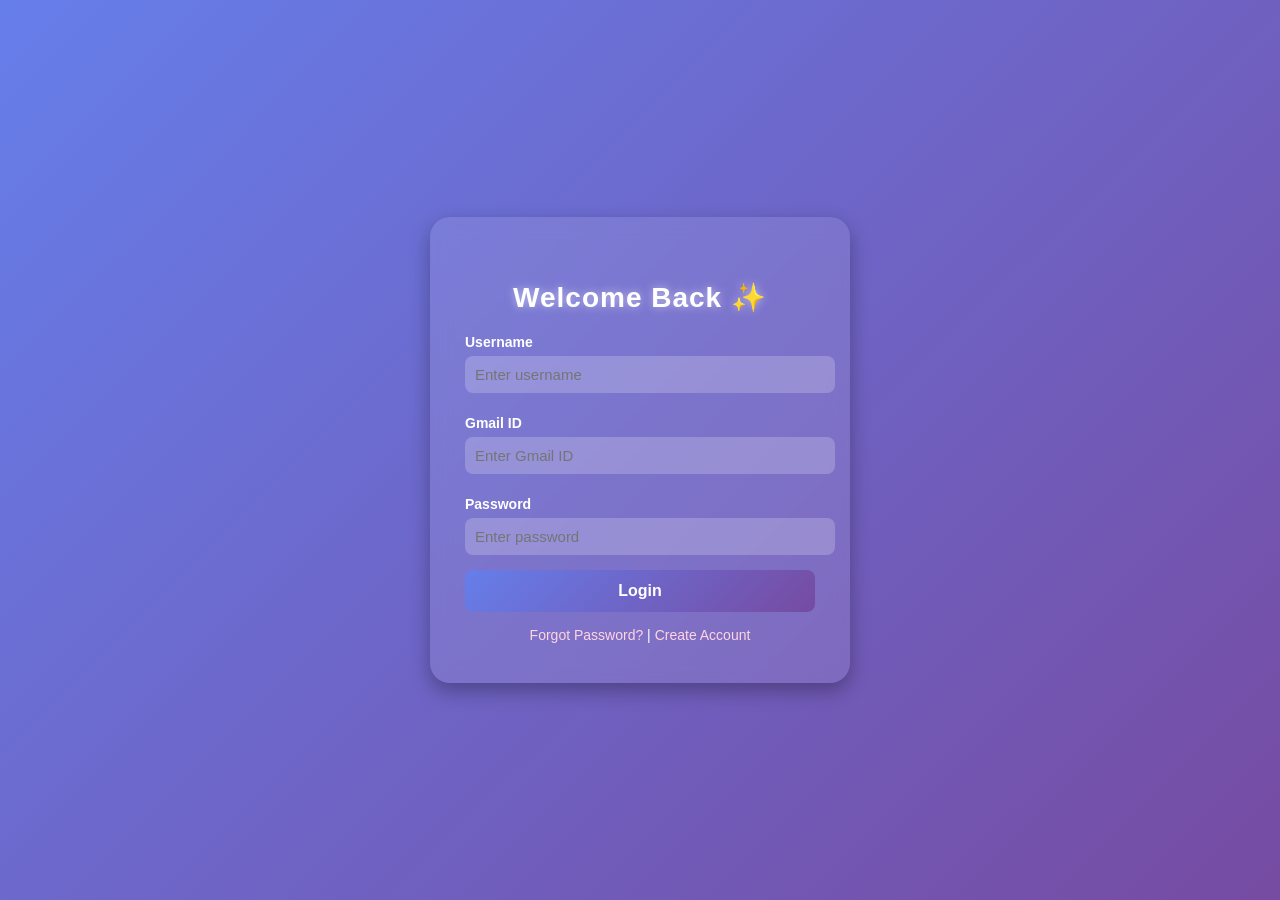
==== index.html @ d68aacc3 "Add files via upload" ====
<!DOCTYPE html>
<html lang="en">
<head>
  <meta charset="UTF-8">
  <title>Creative Login</title>
  <style>
    body {
      margin: 0;
      height: 100vh;
      display: flex;
      justify-content: center;
      align-items: center;
      font-family: 'Segoe UI', sans-serif;
      background: linear-gradient(135deg, #667eea, #764ba2);
      animation: bgShift 12s infinite alternate ease-in-out;
    }

    @keyframes bgShift {
      0% { background: linear-gradient(135deg, #667eea, #764ba2); }
      100% { background: linear-gradient(135deg, #ff9a9e, #fad0c4); }
    }

    #loginContainer {
      background: rgba(255,255,255,0.1);
      backdrop-filter: blur(10px);
      padding: 40px 35px;
      border-radius: 20px;
      box-shadow: 0 8px 20px rgba(0,0,0,0.3);
      width: 350px;
      text-align: center;
      color: #fff;
      animation: fadeIn 1s ease-in-out;
    }

    @keyframes fadeIn {
      from { opacity: 0; transform: translateY(-20px); }
      to { opacity: 1; transform: translateY(0); }
    }

    h2 {
      margin-bottom: 20px;
      font-size: 28px;
      letter-spacing: 1px;
      color: #fff;
      text-shadow: 0 0 8px rgba(255,255,255,0.5);
      animation: glow 2s infinite alternate;
    }

    @keyframes glow {
      from { text-shadow: 0 0 10px #fff, 0 0 20px #667eea; }
      to { text-shadow: 0 0 20px #fff, 0 0 30px #ff9a9e; }
    }

    label {
      display: block;
      margin: 12px 0 6px;
      font-size: 14px;
      text-align: left;
      font-weight: bold;
      cursor: pointer;
      transition: all 0.3s ease;
    }

    /* toggled style */
    .styledLabel {
      font-weight: normal;
      font-style: italic;
      color: #ff5733;
    }

    input {
      width: 100%;
      padding: 10px;
      border: none;
      border-radius: 8px;
      margin-bottom: 10px;
      outline: none;
      background: rgba(255,255,255,0.2);
      color: #fff;
      font-size: 15px;
      transition: box-shadow 0.3s ease, transform 0.2s ease;
    }

    input:focus {
      box-shadow: 0 0 10px #fff, 0 0 20px #667eea;
      transform: scale(1.02);
    }

    button {
      width: 100%;
      padding: 12px;
      border: none;
      border-radius: 8px;
      background: linear-gradient(135deg, #667eea, #764ba2);
      color: white;
      font-size: 16px;
      font-weight: bold;
      cursor: pointer;
      transition: transform 0.2s ease, background 0.4s ease;
      margin-top: 5px;
    }

    button:hover {
      transform: scale(1.05);
      background: linear-gradient(135deg, #ff9a9e, #fad0c4);
    }

    #notification {
      display: none;
      margin-top: 15px;
      padding: 10px;
      border-radius: 6px;
      font-weight: bold;
      animation: fadeIn 0.8s ease-in-out;
    }

    .link {
      margin-top: 15px;
      font-size: 14px;
    }

    .link a {
      color: #ffd6e0;
      text-decoration: none;
      transition: color 0.3s ease;
    }

    .link a:hover {
      color: #fff;
      text-decoration: underline;
    }
  </style>
</head>
<body>
  <div id="loginContainer">
    <h2>Welcome Back ✨</h2>
    <form id="loginForm">
      <label for="username" onclick="toggleStyle(this)">Username</label>
      <input type="text" id="username" placeholder="Enter username">

      <label for="email" onclick="toggleStyle(this)">Gmail ID</label>
      <input type="email" id="email" placeholder="Enter Gmail ID">

      <label for="password" onclick="toggleStyle(this)">Password</label>
      <input type="password" id="password" placeholder="Enter password">

      <button type="button" onclick="login()">Login</button>
    </form>
    <div id="notification"></div>
    <div class="link">
      <a href="#">Forgot Password?</a> | <a href="#">Create Account</a>
    </div>
  </div>

  <script>
    function login() {
      let user = document.getElementById("username").value.trim();
      let email = document.getElementById("email").value.trim();
      let pass = document.getElementById("password").value.trim();
      let note = document.getElementById("notification");

      // Gmail validation
      let gmailPattern = /^[a-zA-Z0-9._%+-]+@gmail\.com$/;

      if (!user) {
        note.innerText = "⚠ Username cannot be empty!";
        note.style.display = "block";
        note.style.background = "#dc3545";
      } else if (!gmailPattern.test(email)) {
        note.innerText = "⚠ Please enter a valid Gmail ID!";
        note.style.display = "block";
        note.style.background = "#dc3545";
      } else if (!pass) {
        note.innerText = "⚠ Password cannot be empty!";
        note.style.display = "block";
        note.style.background = "#dc3545";
      } else {
        note.innerText = "✔ Login successful!";
        note.style.display = "block";
        note.style.background = "#28a745";
      }
    }

    function toggleStyle(label) {
      label.classList.toggle("styledLabel");
    }
  </script>
</body>
</html>
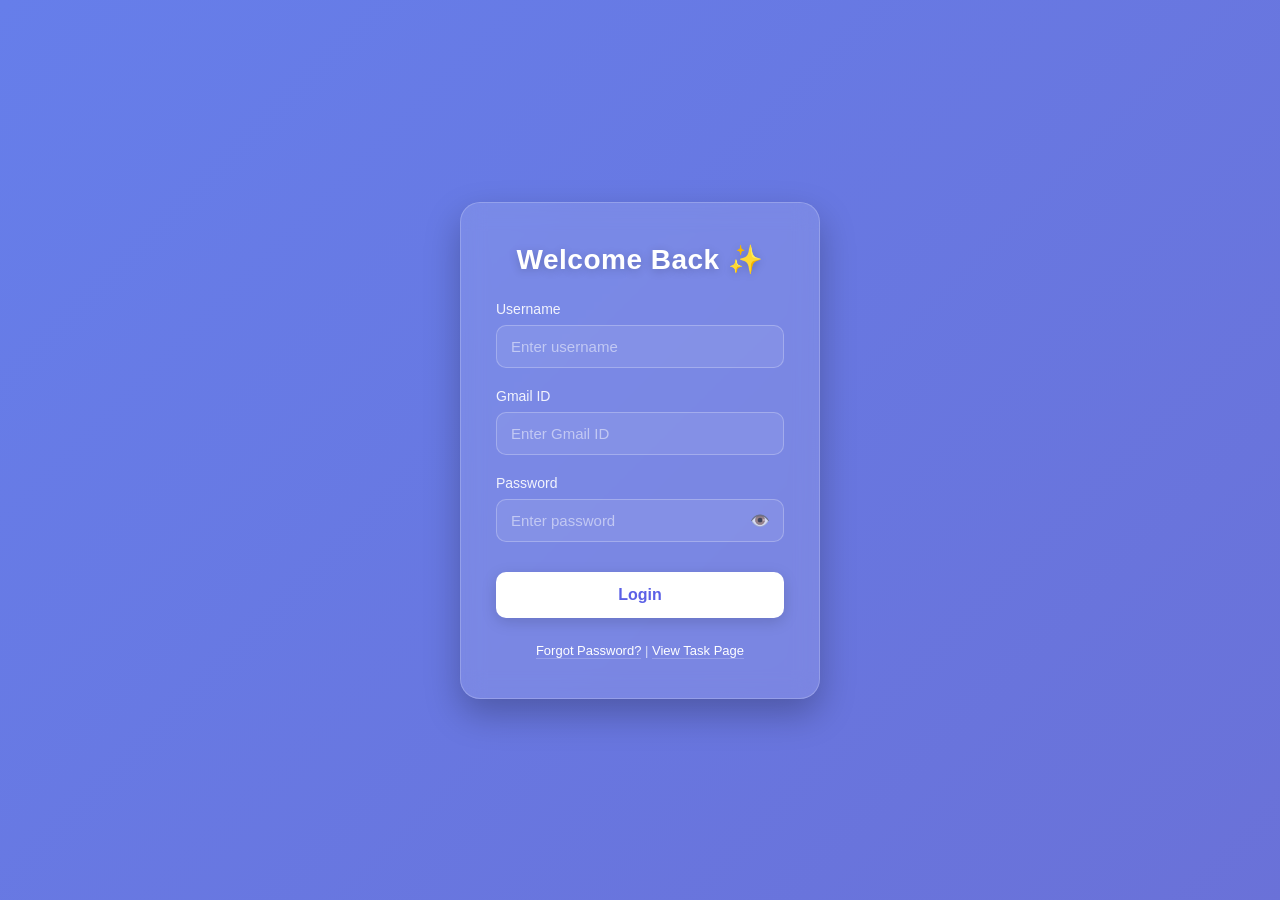
==== commit 020bb23c: "Optimize structure and fix form validation" ====
--- a/index.html
+++ b/index.html
@@ -2,188 +2,45 @@
 <html lang="en">
 <head>
   <meta charset="UTF-8">
+  <meta name="viewport" content="width=device-width, initial-scale=1.0">
   <title>Creative Login</title>
-  <style>
-    body {
-      margin: 0;
-      height: 100vh;
-      display: flex;
-      justify-content: center;
-      align-items: center;
-      font-family: 'Segoe UI', sans-serif;
-      background: linear-gradient(135deg, #667eea, #764ba2);
-      animation: bgShift 12s infinite alternate ease-in-out;
-    }
-
-    @keyframes bgShift {
-      0% { background: linear-gradient(135deg, #667eea, #764ba2); }
-      100% { background: linear-gradient(135deg, #ff9a9e, #fad0c4); }
-    }
-
-    #loginContainer {
-      background: rgba(255,255,255,0.1);
-      backdrop-filter: blur(10px);
-      padding: 40px 35px;
-      border-radius: 20px;
-      box-shadow: 0 8px 20px rgba(0,0,0,0.3);
-      width: 350px;
-      text-align: center;
-      color: #fff;
-      animation: fadeIn 1s ease-in-out;
-    }
-
-    @keyframes fadeIn {
-      from { opacity: 0; transform: translateY(-20px); }
-      to { opacity: 1; transform: translateY(0); }
-    }
-
-    h2 {
-      margin-bottom: 20px;
-      font-size: 28px;
-      letter-spacing: 1px;
-      color: #fff;
-      text-shadow: 0 0 8px rgba(255,255,255,0.5);
-      animation: glow 2s infinite alternate;
-    }
-
-    @keyframes glow {
-      from { text-shadow: 0 0 10px #fff, 0 0 20px #667eea; }
-      to { text-shadow: 0 0 20px #fff, 0 0 30px #ff9a9e; }
-    }
-
-    label {
-      display: block;
-      margin: 12px 0 6px;
-      font-size: 14px;
-      text-align: left;
-      font-weight: bold;
-      cursor: pointer;
-      transition: all 0.3s ease;
-    }
-
-    /* toggled style */
-    .styledLabel {
-      font-weight: normal;
-      font-style: italic;
-      color: #ff5733;
-    }
-
-    input {
-      width: 100%;
-      padding: 10px;
-      border: none;
-      border-radius: 8px;
-      margin-bottom: 10px;
-      outline: none;
-      background: rgba(255,255,255,0.2);
-      color: #fff;
-      font-size: 15px;
-      transition: box-shadow 0.3s ease, transform 0.2s ease;
-    }
-
-    input:focus {
-      box-shadow: 0 0 10px #fff, 0 0 20px #667eea;
-      transform: scale(1.02);
-    }
-
-    button {
-      width: 100%;
-      padding: 12px;
-      border: none;
-      border-radius: 8px;
-      background: linear-gradient(135deg, #667eea, #764ba2);
-      color: white;
-      font-size: 16px;
-      font-weight: bold;
-      cursor: pointer;
-      transition: transform 0.2s ease, background 0.4s ease;
-      margin-top: 5px;
-    }
-
-    button:hover {
-      transform: scale(1.05);
-      background: linear-gradient(135deg, #ff9a9e, #fad0c4);
-    }
-
-    #notification {
-      display: none;
-      margin-top: 15px;
-      padding: 10px;
-      border-radius: 6px;
-      font-weight: bold;
-      animation: fadeIn 0.8s ease-in-out;
-    }
-
-    .link {
-      margin-top: 15px;
-      font-size: 14px;
-    }
-
-    .link a {
-      color: #ffd6e0;
-      text-decoration: none;
-      transition: color 0.3s ease;
-    }
-
-    .link a:hover {
-      color: #fff;
-      text-decoration: underline;
-    }
-  </style>
+  <!-- Link external stylesheet -->
+  <link rel="stylesheet" href="css/style.css">
 </head>
 <body>
   <div id="loginContainer">
     <h2>Welcome Back ✨</h2>
     <form id="loginForm">
-      <label for="username" onclick="toggleStyle(this)">Username</label>
-      <input type="text" id="username" placeholder="Enter username">
+      <div class="input-group">
+        <label for="username">Username</label>
+        <input type="text" id="username" placeholder="Enter username" required>
+      </div>
 
-      <label for="email" onclick="toggleStyle(this)">Gmail ID</label>
-      <input type="email" id="email" placeholder="Enter Gmail ID">
+      <div class="input-group">
+        <label for="email">Gmail ID</label>
+        <input type="email" id="email" placeholder="Enter Gmail ID" required>
+      </div>
 
-      <label for="password" onclick="toggleStyle(this)">Password</label>
-      <input type="password" id="password" placeholder="Enter password">
+      <div class="input-group">
+        <label for="password">Password</label>
+        <div class="password-wrapper">
+          <input type="password" id="password" placeholder="Enter password" required>
+          <span id="togglePassword" class="eye-icon">👁️</span>
+        </div>
+      </div>
 
-      <button type="button" onclick="login()">Login</button>
+      <!-- Type changed to submit for better accessibility -->
+      <button type="submit">Login</button>
     </form>
+    
     <div id="notification"></div>
+    
     <div class="link">
-      <a href="#">Forgot Password?</a> | <a href="#">Create Account</a>
+      <a href="#">Forgot Password?</a> | <a href="task.html">View Task Page</a>
     </div>
   </div>
 
-  <script>
-    function login() {
-      let user = document.getElementById("username").value.trim();
-      let email = document.getElementById("email").value.trim();
-      let pass = document.getElementById("password").value.trim();
-      let note = document.getElementById("notification");
-
-      // Gmail validation
-      let gmailPattern = /^[a-zA-Z0-9._%+-]+@gmail\.com$/;
-
-      if (!user) {
-        note.innerText = "⚠ Username cannot be empty!";
-        note.style.display = "block";
-        note.style.background = "#dc3545";
-      } else if (!gmailPattern.test(email)) {
-        note.innerText = "⚠ Please enter a valid Gmail ID!";
-        note.style.display = "block";
-        note.style.background = "#dc3545";
-      } else if (!pass) {
-        note.innerText = "⚠ Password cannot be empty!";
-        note.style.display = "block";
-        note.style.background = "#dc3545";
-      } else {
-        note.innerText = "✔ Login successful!";
-        note.style.display = "block";
-        note.style.background = "#28a745";
-      }
-    }
-
-    function toggleStyle(label) {
-      label.classList.toggle("styledLabel");
-    }
-  </script>
+  <!-- Link external JavaScript logic -->
+  <script src="js/script.js"></script>
 </body>
 </html>
--- a/css/style.css
+++ b/css/style.css
@@ -0,0 +1,165 @@
+body {
+  margin: 0;
+  min-height: 100vh;
+  display: flex;
+  justify-content: center;
+  align-items: center;
+  font-family: 'Segoe UI', -apple-system, BlinkMacSystemFont, sans-serif;
+  background: linear-gradient(135deg, #667eea, #764ba2);
+  background-size: 400% 400%;
+  animation: bgShift 20s infinite alternate ease-in-out;
+}
+
+@keyframes bgShift {
+  0% { background-position: 0% 50%; }
+  100% { background-position: 100% 50%; }
+}
+
+#loginContainer {
+  background: rgba(255, 255, 255, 0.12);
+  backdrop-filter: blur(12px);
+  -webkit-backdrop-filter: blur(12px);
+  padding: 40px 35px;
+  border-radius: 20px;
+  border: 1px solid rgba(255, 255, 255, 0.2);
+  box-shadow: 0 15px 35px rgba(0, 0, 0, 0.25);
+  width: 100%;
+  max-width: 360px;
+  text-align: center;
+  color: #fff;
+  box-sizing: border-box;
+  animation: fadeIn 0.6s cubic-bezier(0.16, 1, 0.3, 1);
+}
+
+@keyframes fadeIn {
+  from { opacity: 0; transform: translateY(15px); }
+  to { opacity: 1; transform: translateY(0); }
+}
+
+h2 {
+  margin: 0 0 25px;
+  font-size: 28px;
+  font-weight: 600;
+  letter-spacing: 0.5px;
+  text-shadow: 0 2px 10px rgba(0, 0, 0, 0.2);
+}
+
+.input-group {
+  margin-bottom: 20px;
+  text-align: left;
+}
+
+label {
+  display: block;
+  margin-bottom: 8px;
+  font-size: 14px;
+  font-weight: 500;
+  color: rgba(255, 255, 255, 0.9);
+}
+
+.password-wrapper {
+  position: relative;
+  display: flex;
+  align-items: center;
+}
+
+input {
+  width: 100%;
+  padding: 12px 14px;
+  border: 1px solid rgba(255, 255, 255, 0.25);
+  border-radius: 10px;
+  outline: none;
+  background: rgba(255, 255, 255, 0.08);
+  color: #fff;
+  font-size: 15px;
+  box-sizing: border-box;
+  transition: all 0.25s ease;
+}
+
+input::placeholder {
+  color: rgba(255, 255, 255, 0.5);
+}
+
+input:focus {
+  background: rgba(255, 255, 255, 0.18);
+  border-color: rgba(255, 255, 255, 0.7);
+  box-shadow: 0 0 0 4px rgba(255, 255, 255, 0.15);
+}
+
+.eye-icon {
+  position: absolute;
+  right: 14px;
+  cursor: pointer;
+  user-select: none;
+  opacity: 0.7;
+  transition: opacity 0.2s;
+}
+
+.eye-icon:hover {
+  opacity: 1;
+}
+
+button {
+  width: 100%;
+  padding: 14px;
+  border: none;
+  border-radius: 10px;
+  background: #fff;
+  color: #5b60e6;
+  font-size: 16px;
+  font-weight: 600;
+  cursor: pointer;
+  transition: all 0.2s ease;
+  margin-top: 10px;
+  box-shadow: 0 4px 15px rgba(0, 0, 0, 0.15);
+}
+
+button:hover {
+  transform: translateY(-2px);
+  box-shadow: 0 6px 20px rgba(0, 0, 0, 0.2);
+  background: #f4f5fc;
+}
+
+button:active {
+  transform: translateY(0);
+}
+
+#notification {
+  display: none;
+  margin-top: 20px;
+  padding: 12px;
+  border-radius: 8px;
+  font-size: 14px;
+  font-weight: 500;
+  text-align: left;
+}
+
+.error-msg {
+  background: rgba(239, 68, 68, 0.2);
+  border: 1px solid rgba(239, 68, 68, 0.4);
+  color: #fca5a5;
+}
+
+.success-msg {
+  background: rgba(34, 197, 94, 0.2);
+  border: 1px solid rgba(34, 197, 94, 0.4);
+  color: #86efac;
+}
+
+.link {
+  margin-top: 25px;
+  font-size: 13px;
+  color: rgba(255, 255, 255, 0.7);
+}
+
+.link a {
+  color: #fff;
+  text-decoration: none;
+  font-weight: 500;
+  border-bottom: 1px solid rgba(255, 255, 255, 0.2);
+  transition: all 0.2s ease;
+}
+
+.link a:hover {
+  border-bottom-color: #fff;
+}
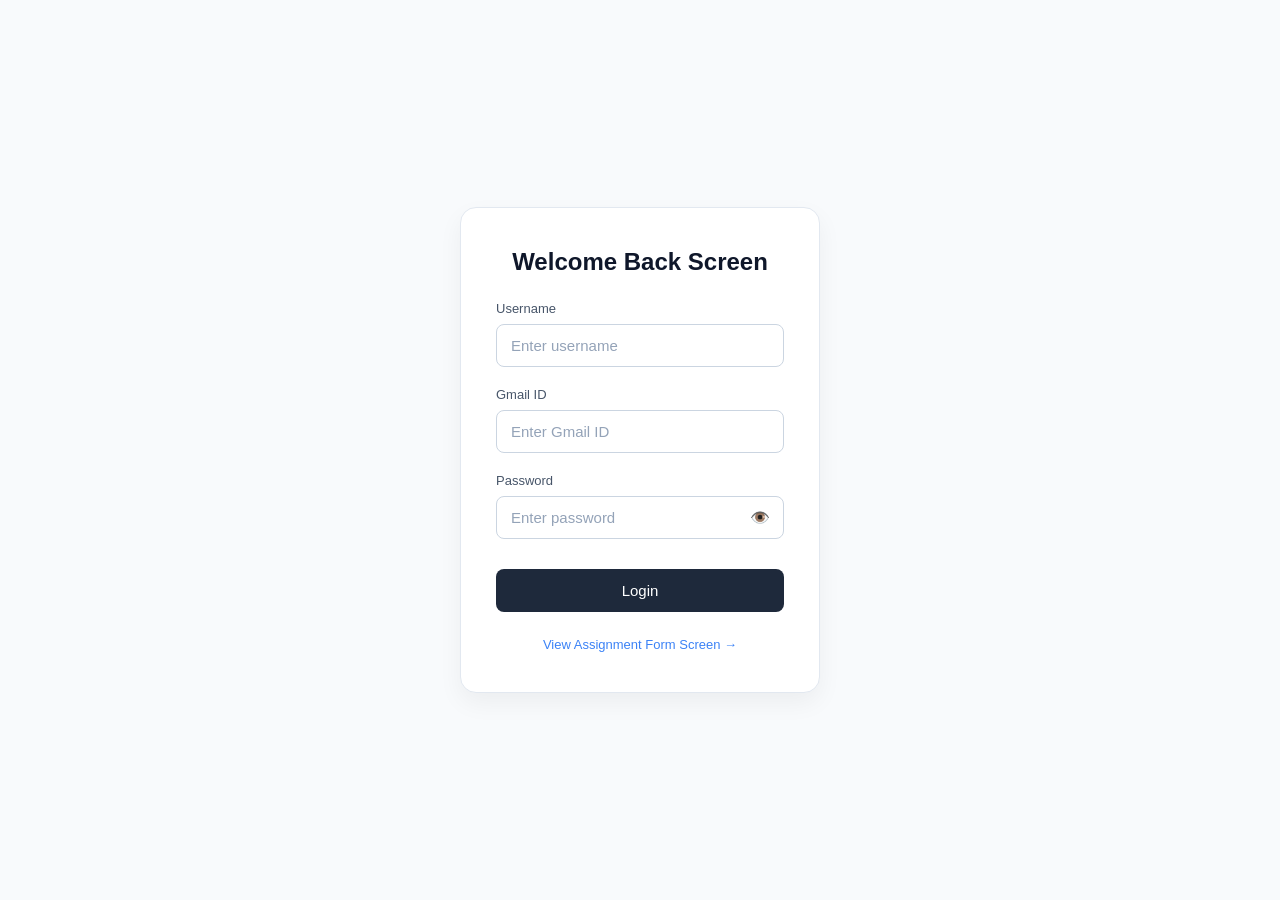
==== commit 1c622797: "Configure production-ready global stylesheet" ====
--- a/index.html
+++ b/index.html
@@ -4,12 +4,145 @@
   <meta charset="UTF-8">
   <meta name="viewport" content="width=device-width, initial-scale=1.0">
   <title>Creative Login</title>
-  <!-- Link external stylesheet -->
-  <link rel="stylesheet" href="css/style.css">
+  <style>
+    body {
+      margin: 0;
+      min-height: 100vh;
+      display: flex;
+      justify-content: center;
+      align-items: center;
+      font-family: 'Segoe UI', -apple-system, BlinkMacSystemFont, sans-serif;
+      background-color: #f8fafc; /* Soothing soft gray */
+    }
+
+    #loginContainer {
+      background: #ffffff;
+      padding: 40px 35px;
+      border-radius: 16px;
+      box-shadow: 0 10px 25px rgba(0, 0, 0, 0.05);
+      border: 1px solid #e2e8f0;
+      width: 100%;
+      max-width: 360px;
+      box-sizing: border-box;
+      text-align: center;
+    }
+
+    h2 {
+      margin: 0 0 25px;
+      font-size: 24px;
+      font-weight: 600;
+      color: #0f172a;
+    }
+
+    .input-group {
+      margin-bottom: 20px;
+      text-align: left;
+    }
+
+    label {
+      display: block;
+      margin-bottom: 8px;
+      font-size: 13px;
+      font-weight: 500;
+      color: #475569;
+    }
+
+    .password-wrapper {
+      position: relative;
+      display: flex;
+      align-items: center;
+    }
+
+    input {
+      width: 100%;
+      padding: 12px 14px;
+      border: 1px solid #cbd5e1;
+      border-radius: 8px;
+      outline: none;
+      background: #ffffff;
+      color: #0f172a;
+      font-size: 15px;
+      box-sizing: border-box;
+      transition: all 0.2s ease;
+    }
+
+    input::placeholder {
+      color: #94a3b8;
+    }
+
+    input:focus {
+      border-color: #3b82f6;
+      box-shadow: 0 0 0 3px rgba(59, 130, 246, 0.15);
+    }
+
+    .eye-icon {
+      position: absolute;
+      right: 14px;
+      cursor: pointer;
+      user-select: none;
+      color: #64748b;
+    }
+
+    button {
+      width: 100%;
+      padding: 13px;
+      border: none;
+      border-radius: 8px;
+      background: #1e293b; /* Premium slate gray */
+      color: #ffffff;
+      font-size: 15px;
+      font-weight: 500;
+      cursor: pointer;
+      transition: background 0.2s ease;
+      margin-top: 10px;
+    }
+
+    button:hover {
+      background: #0f172a;
+    }
+
+    #notification {
+      display: none;
+      margin-top: 20px;
+      padding: 12px;
+      border-radius: 8px;
+      font-size: 14px;
+      font-weight: 500;
+      text-align: left;
+    }
+
+    .error-msg {
+      background: #fef2f2;
+      border: 1px solid #fca5a5;
+      color: #991b1b;
+    }
+
+    .success-msg {
+      background: #f0fdf4;
+      border: 1px solid #86efac;
+      color: #166534;
+    }
+
+    .link {
+      margin-top: 25px;
+      font-size: 13px;
+      color: #64748b;
+    }
+
+    .link a {
+      color: #3b82f6;
+      text-decoration: none;
+      font-weight: 500;
+    }
+
+    .link a:hover {
+      text-decoration: underline;
+    }
+  </style>
 </head>
 <body>
   <div id="loginContainer">
-    <h2>Welcome Back ✨</h2>
+    <h2>Welcome Back Screen</h2>
     <form id="loginForm">
       <div class="input-group">
         <label for="username">Username</label>
@@ -29,18 +162,56 @@
         </div>
       </div>
 
-      <!-- Type changed to submit for better accessibility -->
       <button type="submit">Login</button>
     </form>
     
     <div id="notification"></div>
     
     <div class="link">
-      <a href="#">Forgot Password?</a> | <a href="task.html">View Task Page</a>
+      <a href="task.html">View Assignment Form Screen →</a>
     </div>
   </div>
 
-  <!-- Link external JavaScript logic -->
-  <script src="js/script.js"></script>
+  <script>
+    document.addEventListener("DOMContentLoaded", () => {
+      const loginForm = document.getElementById("loginForm");
+      const togglePassword = document.getElementById("togglePassword");
+      const passwordInput = document.getElementById("password");
+      const note = document.getElementById("notification");
+
+      togglePassword.addEventListener("click", () => {
+        const type = passwordInput.getAttribute("type") === "password" ? "text" : "password";
+        passwordInput.setAttribute("type", type);
+        togglePassword.textContent = type === "password" ? "👁️" : "🙈";
+      });
+
+      loginForm.addEventListener("submit", (e) => {
+        e.preventDefault();
+        const user = document.getElementById("username").value.trim();
+        const email = document.getElementById("email").value.trim();
+        const pass = passwordInput.value.trim();
+        const gmailPattern = /^[a-zA-Z0-9._%+-]+@gmail\.com$/;
+
+        if (!user) {
+          showNotification("⚠ Username cannot be empty!", "error");
+        } else if (!gmailPattern.test(email)) {
+          showNotification("⚠ Please enter a valid Gmail ID!", "error");
+        } else if (pass.length < 6) {
+          showNotification("⚠ Password must be at least 6 characters!", "error");
+        } else {
+          showNotification("✔ Login successful! Redirecting...", "success");
+          setTimeout(() => {
+            window.location.href = "dashboard.html";
+          }, 1500);
+        }
+      });
+
+      function showNotification(message, type) {
+        note.innerText = message;
+        note.style.display = "block";
+        note.className = type === "error" ? "error-msg" : "success-msg";
+      }
+    });
+  </script>
 </body>
 </html>
